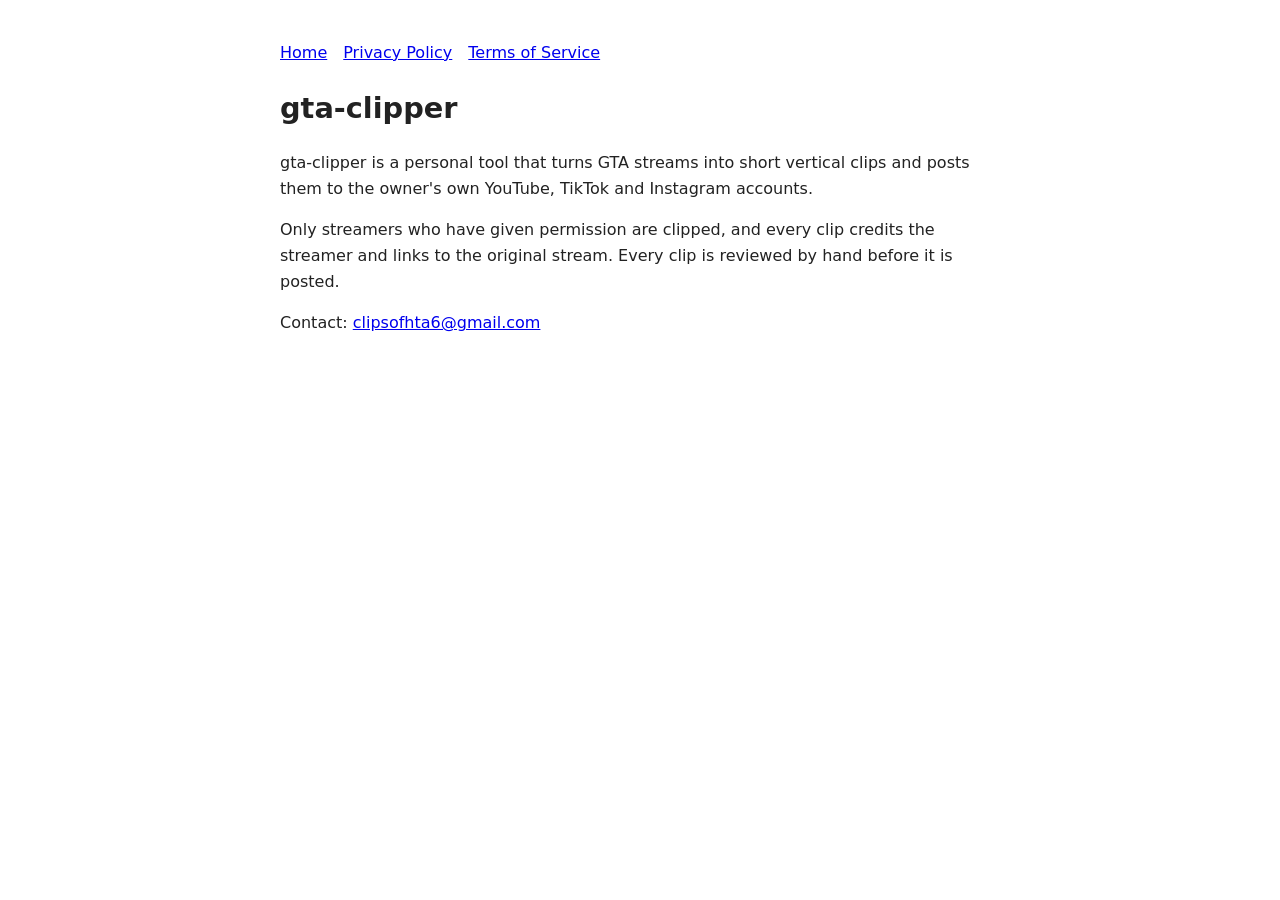
==== index.html @ 6754f747 "Initial commit" ====
<!doctype html><html lang="en"><head><meta charset="utf-8"><title>gta-clipper</title><meta name="viewport" content="width=device-width,initial-scale=1"><style>body{font-family:system-ui,Arial,sans-serif;max-width:720px;margin:40px auto;padding:0 16px;line-height:1.6;color:#222;background:#fff}h1{font-size:1.8em}nav a{margin-right:16px}code{background:#f2f2f2;padding:8px;display:block;word-break:break-all}</style></head><body><nav><a href="index.html">Home</a><a href="privacy.html">Privacy Policy</a><a href="terms.html">Terms of Service</a></nav>
<h1>gta-clipper</h1>
<p>gta-clipper is a personal tool that turns GTA streams into short vertical clips and posts them to the owner's own YouTube, TikTok and Instagram accounts.</p>
<p>Only streamers who have given permission are clipped, and every clip credits the streamer and links to the original stream. Every clip is reviewed by hand before it is posted.</p>
<p>Contact: <a href="mailto:clipsofhta6@gmail.com">clipsofhta6@gmail.com</a></p>
</body></html>
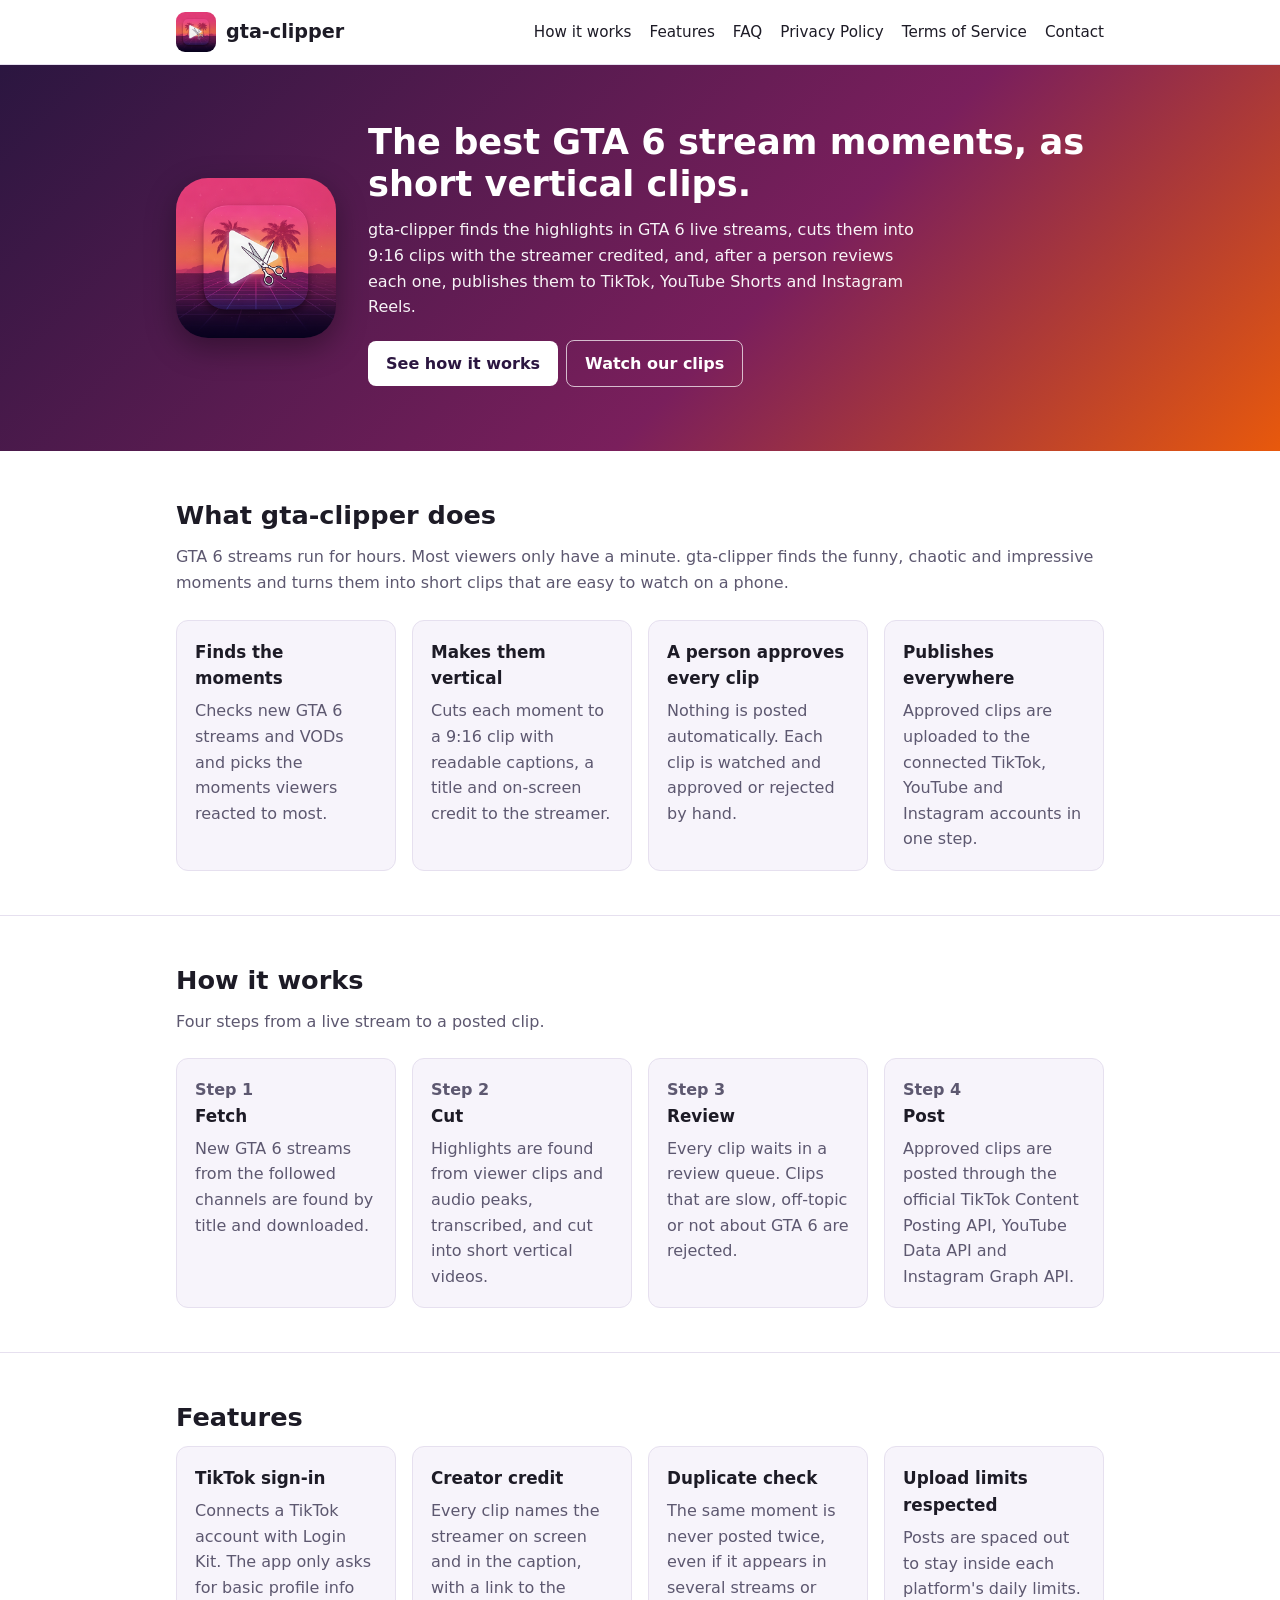
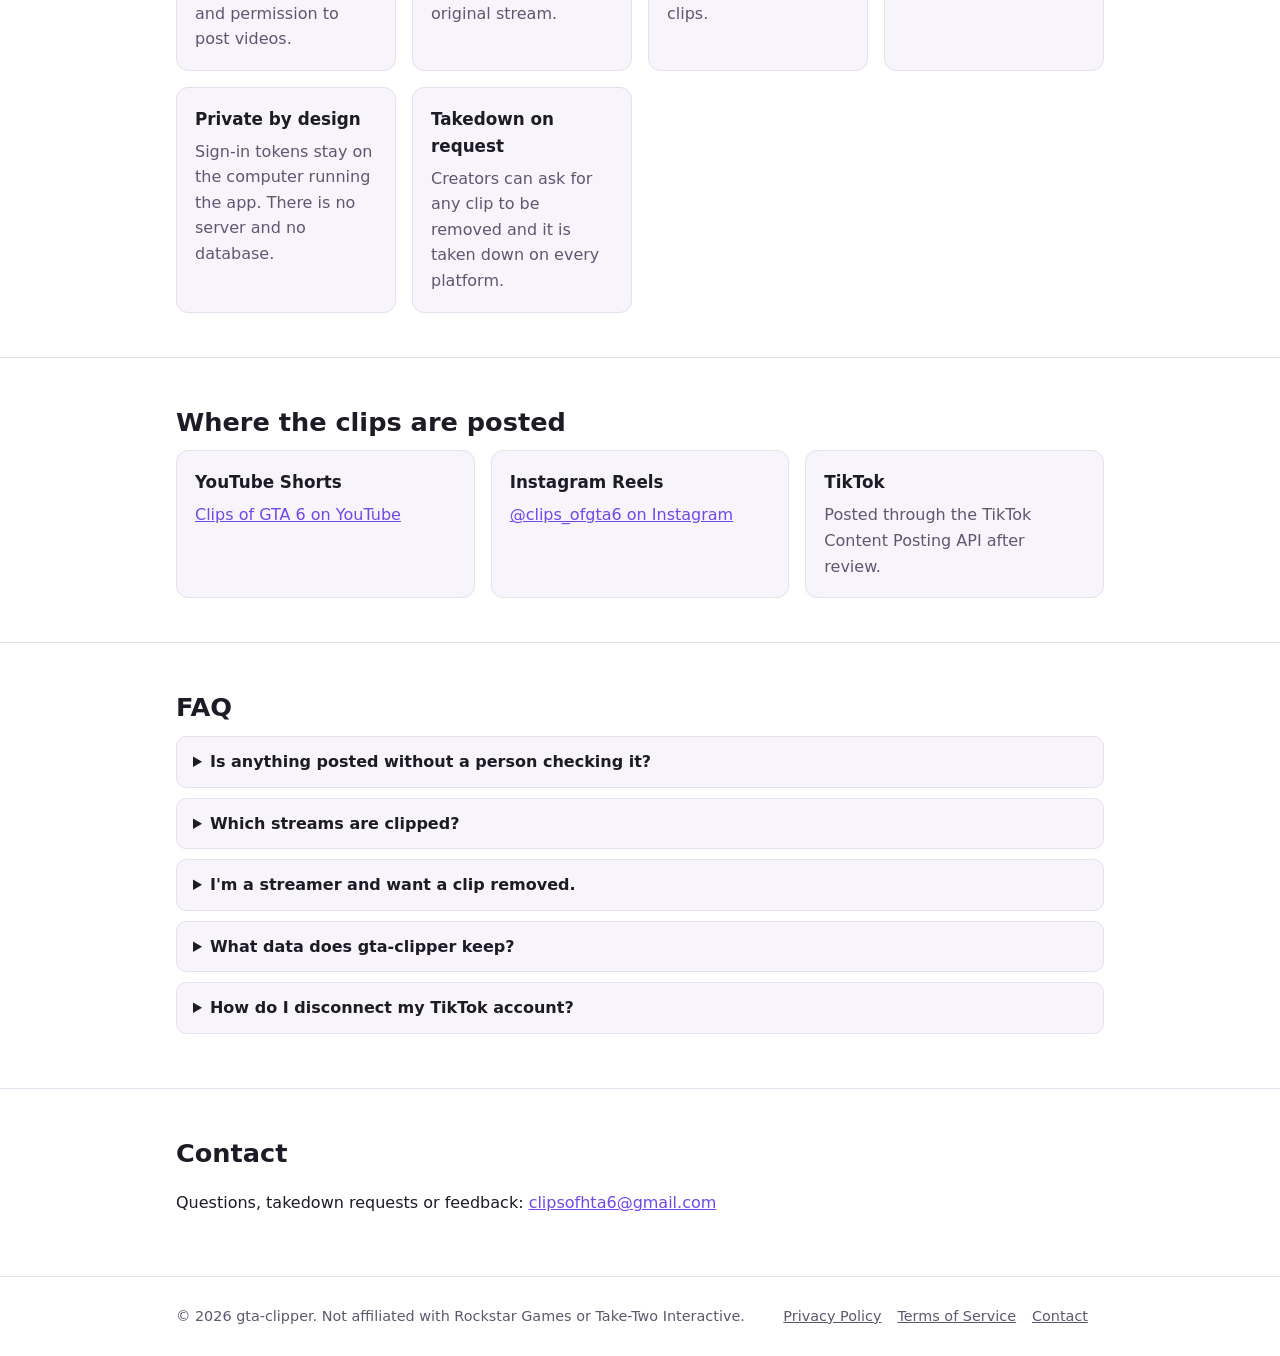
==== commit 26cc962f: "Full homepage, app icon as favicon, shared header and footer Co-Authored-By: Claude Opus 5.5 <norepl" ====
--- a/index.html
+++ b/index.html
@@ -1,6 +1,68 @@
-<!doctype html><html lang="en"><head><meta charset="utf-8"><title>gta-clipper</title><meta name="viewport" content="width=device-width,initial-scale=1"><style>body{font-family:system-ui,Arial,sans-serif;max-width:720px;margin:40px auto;padding:0 16px;line-height:1.6;color:#222;background:#fff}h1{font-size:1.8em}nav a{margin-right:16px}code{background:#f2f2f2;padding:8px;display:block;word-break:break-all}</style></head><body><nav><a href="index.html">Home</a><a href="privacy.html">Privacy Policy</a><a href="terms.html">Terms of Service</a></nav>
-<h1>gta-clipper</h1>
-<p>gta-clipper is a personal tool that turns GTA streams into short vertical clips and posts them to the owner's own YouTube, TikTok and Instagram accounts.</p>
-<p>Only streamers who have given permission are clipped, and every clip credits the streamer and links to the original stream. Every clip is reviewed by hand before it is posted.</p>
-<p>Contact: <a href="mailto:clipsofhta6@gmail.com">clipsofhta6@gmail.com</a></p>
+<!doctype html><html lang="en"><head><meta charset="utf-8"><title>gta-clipper</title><meta name="viewport" content="width=device-width,initial-scale=1"><meta name="description" content="gta-clipper turns GTA 6 live streams into short vertical clips for TikTok, YouTube Shorts and Instagram Reels. Every clip is reviewed by a person before it is posted."><link rel="icon" type="image/png" href="icon.png"><link rel="apple-touch-icon" href="icon.png"><link rel="stylesheet" href="style.css"></head><body>
+<header><div class="wrap"><a class="brand" href="index.html"><img src="icon.png" alt="gta-clipper logo">gta-clipper</a><nav><a href="#how">How it works</a><a href="#features">Features</a><a href="#faq">FAQ</a><a href="privacy.html">Privacy Policy</a><a href="terms.html">Terms of Service</a><a href="#contact">Contact</a></nav></div></header>
+
+<div class="hero"><div class="wrap"><img src="icon.png" alt=""><div class="text">
+<h1>The best GTA 6 stream moments, as short vertical clips.</h1>
+<p>gta-clipper finds the highlights in GTA 6 live streams, cuts them into 9:16 clips with the streamer credited, and, after a person reviews each one, publishes them to TikTok, YouTube Shorts and Instagram Reels.</p>
+<a class="btn" href="#how">See how it works</a><a class="btn ghost" href="https://www.youtube.com/channel/UCRSO5YazIrge1VeRtWbalMg">Watch our clips</a>
+</div></div></div>
+
+<section id="about"><div class="wrap">
+<h2>What gta-clipper does</h2>
+<p class="lead">GTA 6 streams run for hours. Most viewers only have a minute. gta-clipper finds the funny, chaotic and impressive moments and turns them into short clips that are easy to watch on a phone.</p>
+<div class="grid">
+<div class="card"><h3>Finds the moments</h3><p>Checks new GTA 6 streams and VODs and picks the moments viewers reacted to most.</p></div>
+<div class="card"><h3>Makes them vertical</h3><p>Cuts each moment to a 9:16 clip with readable captions, a title and on-screen credit to the streamer.</p></div>
+<div class="card"><h3>A person approves every clip</h3><p>Nothing is posted automatically. Each clip is watched and approved or rejected by hand.</p></div>
+<div class="card"><h3>Publishes everywhere</h3><p>Approved clips are uploaded to the connected TikTok, YouTube and Instagram accounts in one step.</p></div>
+</div>
+</div></section>
+
+<section id="how"><div class="wrap">
+<h2>How it works</h2>
+<p class="lead">Four steps from a live stream to a posted clip.</p>
+<div class="grid">
+<div class="card"><p class="step">Step 1</p><h3>Fetch</h3><p>New GTA 6 streams from the followed channels are found by title and downloaded.</p></div>
+<div class="card"><p class="step">Step 2</p><h3>Cut</h3><p>Highlights are found from viewer clips and audio peaks, transcribed, and cut into short vertical videos.</p></div>
+<div class="card"><p class="step">Step 3</p><h3>Review</h3><p>Every clip waits in a review queue. Clips that are slow, off-topic or not about GTA 6 are rejected.</p></div>
+<div class="card"><p class="step">Step 4</p><h3>Post</h3><p>Approved clips are posted through the official TikTok Content Posting API, YouTube Data API and Instagram Graph API.</p></div>
+</div>
+</div></section>
+
+<section id="features"><div class="wrap">
+<h2>Features</h2>
+<div class="grid">
+<div class="card"><h3>TikTok sign-in</h3><p>Connects a TikTok account with Login Kit. The app only asks for basic profile info and permission to post videos.</p></div>
+<div class="card"><h3>Creator credit</h3><p>Every clip names the streamer on screen and in the caption, with a link to the original stream.</p></div>
+<div class="card"><h3>Duplicate check</h3><p>The same moment is never posted twice, even if it appears in several streams or clips.</p></div>
+<div class="card"><h3>Upload limits respected</h3><p>Posts are spaced out to stay inside each platform's daily limits.</p></div>
+<div class="card"><h3>Private by design</h3><p>Sign-in tokens stay on the computer running the app. There is no server and no database.</p></div>
+<div class="card"><h3>Takedown on request</h3><p>Creators can ask for any clip to be removed and it is taken down on every platform.</p></div>
+</div>
+</div></section>
+
+<section id="platforms"><div class="wrap">
+<h2>Where the clips are posted</h2>
+<div class="grid">
+<div class="card"><h3>YouTube Shorts</h3><p><a href="https://www.youtube.com/channel/UCRSO5YazIrge1VeRtWbalMg">Clips of GTA 6 on YouTube</a></p></div>
+<div class="card"><h3>Instagram Reels</h3><p><a href="https://www.instagram.com/clips_ofgta6/">@clips_ofgta6 on Instagram</a></p></div>
+<div class="card"><h3>TikTok</h3><p>Posted through the TikTok Content Posting API after review.</p></div>
+</div>
+</div></section>
+
+<section id="faq"><div class="wrap">
+<h2>FAQ</h2>
+<details><summary>Is anything posted without a person checking it?</summary><p>No. Every clip is reviewed by hand and only approved clips are posted.</p></details>
+<details><summary>Which streams are clipped?</summary><p>Only GTA 6 streams. Streams of other games, older GTA titles and roleplay servers are skipped.</p></details>
+<details><summary>I'm a streamer and want a clip removed.</summary><p>Email <a href="mailto:clipsofhta6@gmail.com">clipsofhta6@gmail.com</a> with the link and it will be taken down.</p></details>
+<details><summary>What data does gta-clipper keep?</summary><p>Only the sign-in tokens needed to post, stored on the app owner's computer. See the <a href="privacy.html">Privacy Policy</a>.</p></details>
+<details><summary>How do I disconnect my TikTok account?</summary><p>Remove gta-clipper from the connected apps list in your TikTok security settings. Access stops immediately.</p></details>
+</div></section>
+
+<section id="contact"><div class="wrap">
+<h2>Contact</h2>
+<p>Questions, takedown requests or feedback: <a href="mailto:clipsofhta6@gmail.com">clipsofhta6@gmail.com</a></p>
+</div></section>
+
+<footer><div class="wrap"><span>&copy; 2026 gta-clipper. Not affiliated with Rockstar Games or Take-Two Interactive.</span><span><a href="privacy.html">Privacy Policy</a><a href="terms.html">Terms of Service</a><a href="mailto:clipsofhta6@gmail.com">Contact</a></span></div></footer>
 </body></html>
--- a/style.css
+++ b/style.css
@@ -0,0 +1,35 @@
+:root{--bg:#fff;--fg:#1d1b26;--muted:#5d5870;--card:#f7f4fb;--line:#e6e0ef;--accent:#d6336c;--accent2:#7048e8}
+*{box-sizing:border-box}
+body{margin:0;font-family:system-ui,-apple-system,Segoe UI,Arial,sans-serif;line-height:1.6;color:var(--fg);background:var(--bg)}
+a{color:var(--accent2)}
+.wrap{max-width:960px;margin:0 auto;padding:0 16px}
+header{border-bottom:1px solid var(--line)}
+header .wrap{display:flex;align-items:center;justify-content:space-between;flex-wrap:wrap;gap:8px;padding-top:12px;padding-bottom:12px}
+.brand{display:flex;align-items:center;gap:10px;font-weight:700;font-size:1.2em;color:var(--fg);text-decoration:none}
+.brand img{width:40px;height:40px;border-radius:9px}
+nav{display:flex;flex-wrap:wrap;gap:4px 18px}
+nav a{color:var(--fg);text-decoration:none;font-size:.95em}
+nav a:hover{color:var(--accent)}
+.hero{background:linear-gradient(135deg,#2b1640,#7a1f5c 60%,#e8590c);color:#fff;padding:56px 0}
+.hero .wrap{display:flex;align-items:center;gap:32px;flex-wrap:wrap}
+.hero img{width:160px;height:160px;border-radius:32px;box-shadow:0 10px 30px rgba(0,0,0,.35)}
+.hero h1{font-size:2.2em;line-height:1.2;margin:0 0 12px}
+.hero p{margin:0 0 20px;max-width:560px;opacity:.95}
+.hero .text{flex:1;min-width:260px}
+.btn{display:inline-block;padding:10px 18px;border-radius:8px;background:#fff;color:#2b1640;font-weight:600;text-decoration:none;margin:0 8px 8px 0}
+.btn.ghost{background:transparent;color:#fff;border:1px solid rgba(255,255,255,.7)}
+section{padding:44px 0;border-bottom:1px solid var(--line)}
+section h2{margin:0 0 8px;font-size:1.6em}
+.lead{color:var(--muted);margin:0 0 24px}
+.grid{display:grid;grid-template-columns:repeat(auto-fit,minmax(210px,1fr));gap:16px}
+.card{background:var(--card);border:1px solid var(--line);border-radius:12px;padding:18px}
+.card h3{margin:0 0 6px;font-size:1.05em}
+.card p{margin:0;color:var(--muted)}
+.step{font-weight:700;color:var(--accent)}
+details{border:1px solid var(--line);border-radius:10px;padding:12px 16px;margin-bottom:10px;background:var(--card)}
+summary{font-weight:600;cursor:pointer}
+main.doc{max-width:720px;margin:0 auto;padding:32px 16px}
+code{background:#f2f2f2;padding:8px;display:block;word-break:break-all}
+footer{padding:28px 0;color:var(--muted);font-size:.9em}
+footer .wrap{display:flex;justify-content:space-between;flex-wrap:wrap;gap:8px}
+footer a{color:var(--muted);margin-right:16px}
